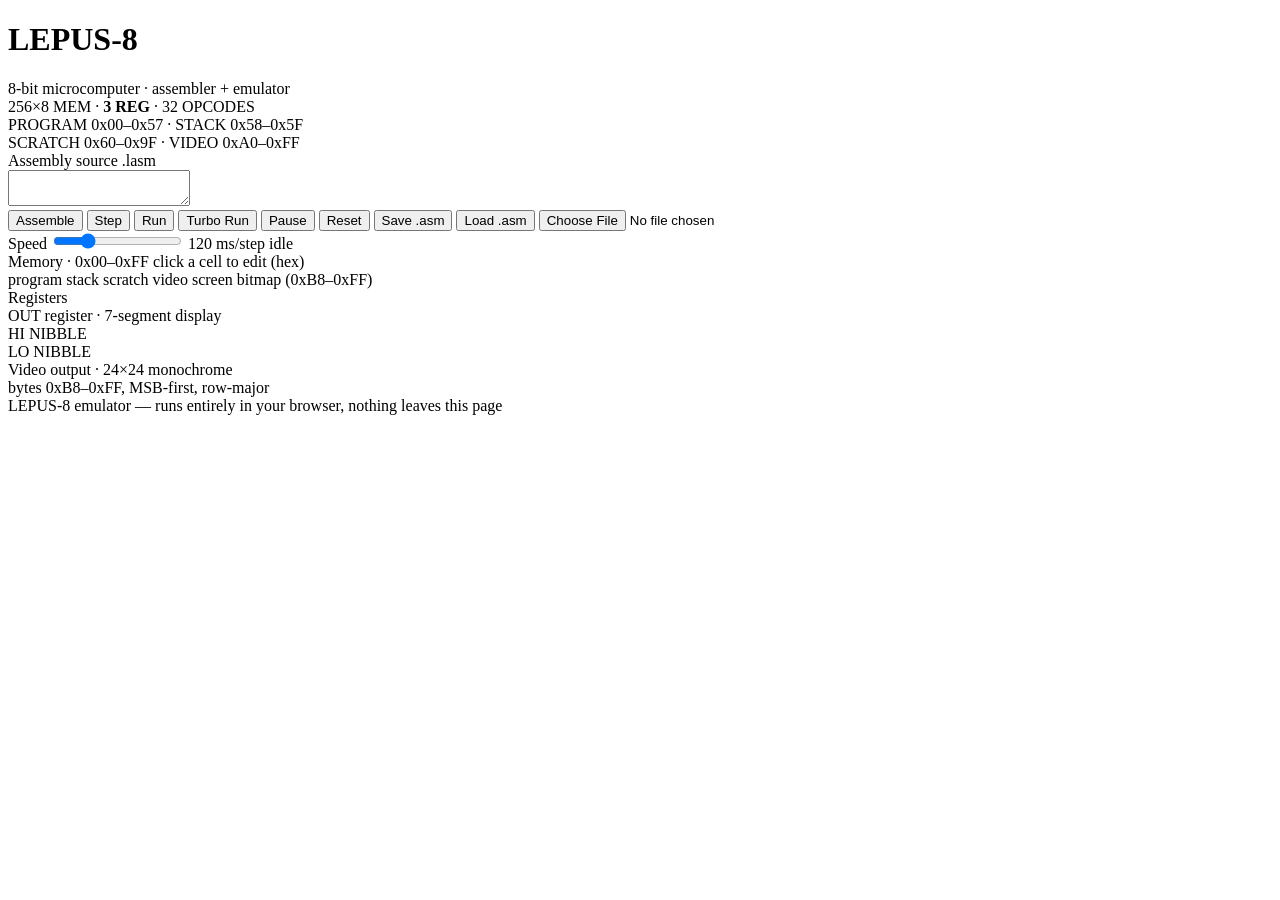
==== index.html @ 722e01c4 "Initial Commit" ====
<!DOCTYPE html>
<html lang="en">
<head>
<meta charset="UTF-8">
<title>LEPUS-8 &mdash; 8-bit Microcomputer Emulator</title>
<meta name="viewport" content="width=device-width, initial-scale=1.0">
<link rel="preconnect" href="https://fonts.googleapis.com">
<link href="https://fonts.googleapis.com/css2?family=Space+Mono:wght@400;700&family=Press+Start+2P&display=swap" rel="stylesheet">
<link rel="stylesheet" href="style.css">
</head>
<body>
<div class="pcb">
  <div class="screw tl"></div><div class="screw tr"></div><div class="screw bl"></div><div class="screw br"></div>

  <header>
    <div>
      <h1>LEPUS&#8209;8</h1>
      <div class="sub">8&#8209;bit microcomputer &middot; assembler + emulator</div>
    </div>
    <div class="chip-id">
      256&times;8 MEM &middot; <b>3 REG</b> &middot; 32 OPCODES<br>
      PROGRAM 0x00&ndash;0x57 &middot; STACK 0x58&ndash;0x5F<br>
      SCRATCH 0x60&ndash;0x9F &middot; VIDEO 0xA0&ndash;0xFF
    </div>
  </header>

  <div class="layout">
    <div>
      <div class="panel">
        <div class="label">Assembly source <span class="hint">.lasm</span></div>
        <textarea id="editor" spellcheck="false"></textarea>
        <div class="toolbar">
          <button class="primary" id="btnAssemble">Assemble</button>
          <button id="btnStep">Step</button>
          <button id="btnRun">Run</button>
          <button id="btnTurbo">Turbo Run</button>
          <button id="btnPause">Pause</button>
          <button class="danger" id="btnReset">Reset</button>
          <button id="btnSave">Save .asm</button>
          <button id="btnLoad">Load .asm</button>
          <input type="file" id="fileInput" accept=".asm,.lasm,.txt">
        </div>
        <div class="speedrow">
          <span>Speed</span>
          <input type="range" id="speed" min="1" max="500" value="120">
          <span id="speedLabel">120 ms/step</span>
          <span class="status-led" id="statusLed"><span class="dot"></span><span id="statusText">idle</span></span>
        </div>
        <div id="log"></div>
      </div>

      <div class="panel">
        <div class="label">Memory &middot; 0x00&ndash;0xFF <span class="hint">click a cell to edit (hex)</span></div>
        <div class="mem-legend">
          <span><i class="swatch sw-prog"></i>program</span>
          <span><i class="swatch sw-stack"></i>stack</span>
          <span><i class="swatch sw-misc"></i>scratch</span>
          <span><i class="swatch sw-vid"></i>video</span>
          <span><i class="swatch sw-scr"></i>screen bitmap (0xB8&ndash;0xFF)</span>
        </div>
        <div id="memgrid"></div>
      </div>
    </div>

    <div>
      <div class="panel">
        <div class="label">Registers</div>
        <div class="regs" id="regGrid"></div>
        <div class="flags" id="flagsGrid"></div>
      </div>

      <div class="panel">
        <div class="label">OUT register &middot; 7&#8209;segment display</div>
        <div class="sevseg-wrap">
          <div>
            <div class="digit" id="digitHi"></div>
            <div class="sevseg-label">HI NIBBLE</div>
          </div>
          <div>
            <div class="digit" id="digitLo"></div>
            <div class="sevseg-label">LO NIBBLE</div>
          </div>
        </div>
      </div>

      <div class="panel">
        <div class="label">Video output &middot; 24&times;24 monochrome</div>
        <div class="screen-wrap">
          <div id="screen"></div>
          <div class="screen-caption">bytes 0xB8&ndash;0xFF, MSB&#8209;first, row&#8209;major</div>
        </div>
      </div>
    </div>
  </div>
  <footer>LEPUS&#8209;8 emulator &mdash; runs entirely in your browser, nothing leaves this page</footer>
</div>

<script src="engine.js"></script>
<script src="ui.js"></script>
<script src="main.js"></script>
</body>
</html>
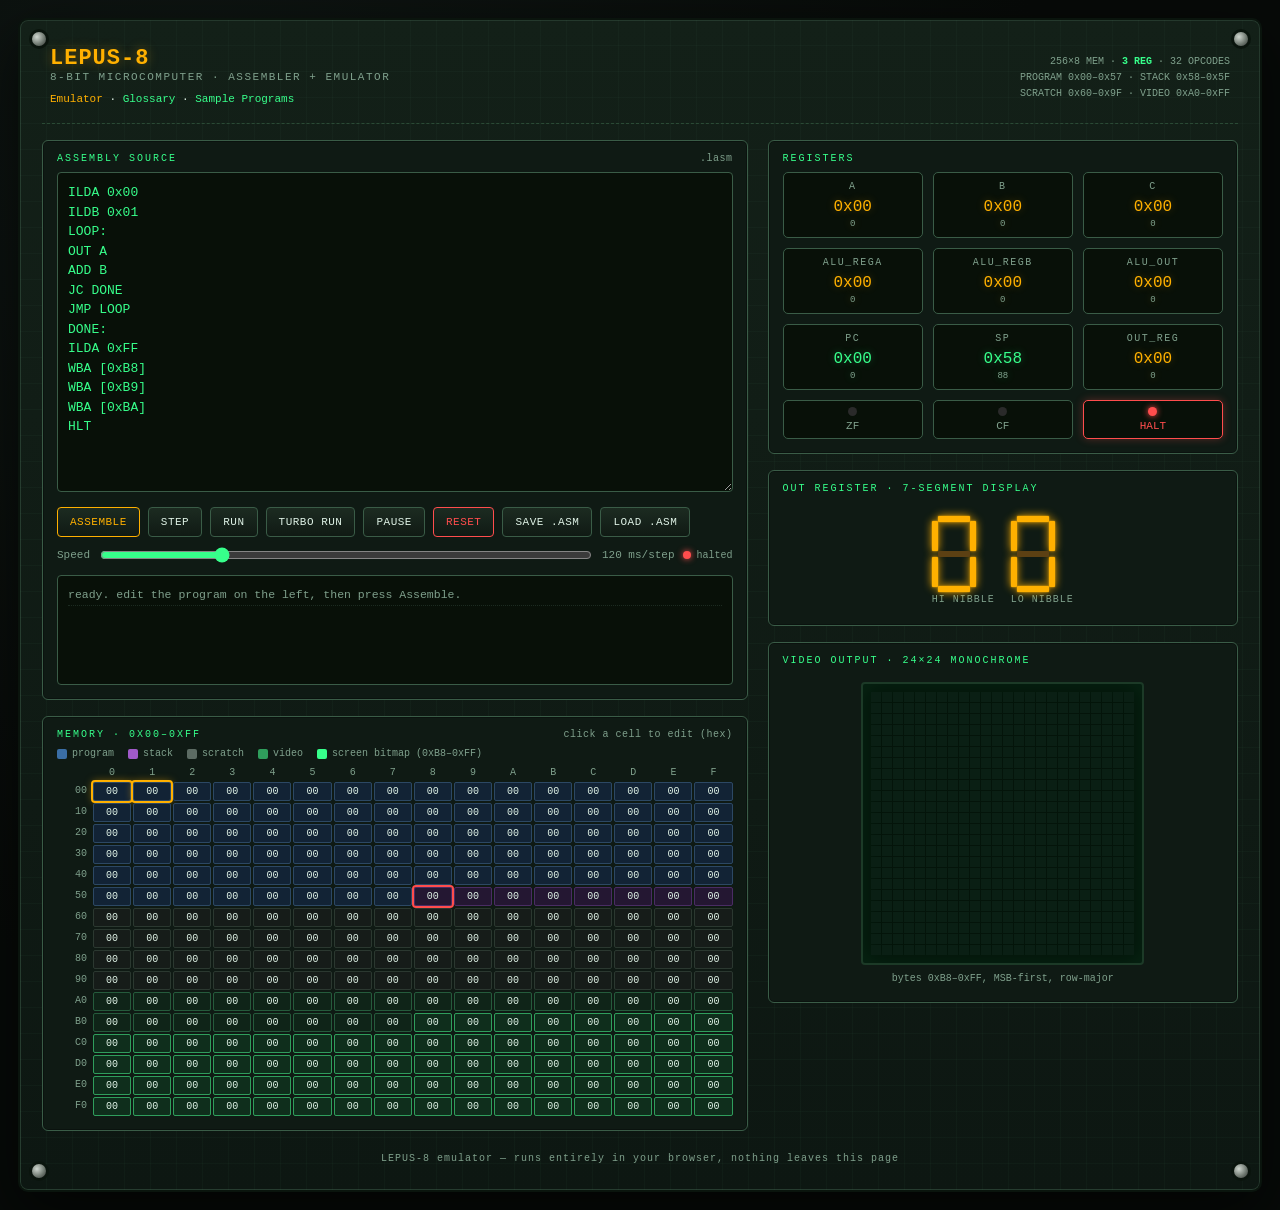
==== commit 66451fe7: "updated version" ====
--- a/index.html
+++ b/index.html
@@ -2,7 +2,7 @@
 <html lang="en">
 <head>
 <meta charset="UTF-8">
-<title>LEPUS-8 &mdash; 8-bit Microcomputer Emulator</title>
+<title>LEPUS Emulator</title>
 <meta name="viewport" content="width=device-width, initial-scale=1.0">
 <link rel="preconnect" href="https://fonts.googleapis.com">
 <link href="https://fonts.googleapis.com/css2?family=Space+Mono:wght@400;700&family=Press+Start+2P&display=swap" rel="stylesheet">
@@ -16,6 +16,11 @@
     <div>
       <h1>LEPUS&#8209;8</h1>
       <div class="sub">8&#8209;bit microcomputer &middot; assembler + emulator</div>
+      <div style="margin-top: 10px; font-size: 11px;">
+        <a href="index.html" style="color: var(--amber); text-decoration: none;">Emulator</a> &middot; 
+        <a href="glossary.html" style="color: var(--green); text-decoration: none;">Glossary</a> &middot; 
+        <a href="samples.html" style="color: var(--green); text-decoration: none;">Sample Programs</a>
+      </div>
     </div>
     <div class="chip-id">
       256&times;8 MEM &middot; <b>3 REG</b> &middot; 32 OPCODES<br>
--- a/style.css
+++ b/style.css
@@ -0,0 +1,201 @@
+:root{
+  --board:#132018;
+  --board2:#0d1712;
+  --copper:#2a4a35;
+  --silk:#cfe8d6;
+  --amber:#ffb000;
+  --amber-dim:#5c4013;
+  --green:#37ff8b;
+  --green-dim:#123322;
+  --red:#ff4d4d;
+  --panel:#0f1a14;
+  --panel-edge:#3a5c47;
+  --ink:#dff2e6;
+  --muted:#7fa08c;
+  --mono:'Space Mono', 'Courier New', monospace;
+  --disp:'Press Start 2P', var(--mono);
+}
+*{box-sizing:border-box;}
+html,body{margin:0;padding:0;background:#070a08;color:var(--ink);font-family:var(--mono);}
+body{
+  min-height:100vh;
+  padding:18px;
+  background:
+    radial-gradient(circle at 15% 10%, #0e1512 0%, #070a08 55%),
+    repeating-linear-gradient(0deg, rgba(255,255,255,0.015) 0 1px, transparent 1px 3px);
+}
+.pcb{
+  max-width:1400px;
+  margin:0 auto;
+  background:linear-gradient(180deg,var(--board) 0%,var(--board2) 100%);
+  border:2px solid #0a140d;
+  border-radius:10px;
+  box-shadow:0 0 0 1px #24382c inset, 0 20px 60px rgba(0,0,0,0.6);
+  padding:20px 22px 26px;
+  position:relative;
+  overflow:hidden;
+}
+.pcb::before{
+  content:"";
+  position:absolute; inset:0;
+  background-image:
+    linear-gradient(90deg, rgba(80,140,105,0.05) 1px, transparent 1px),
+    linear-gradient(0deg, rgba(80,140,105,0.05) 1px, transparent 1px);
+  background-size:26px 26px;
+  pointer-events:none;
+}
+.screw{
+  position:absolute; width:14px;height:14px;border-radius:50%;
+  background:radial-gradient(circle at 35% 35%, #cfd6cf, #6b746c 60%, #333 100%);
+  box-shadow:0 0 0 3px #0a140d;
+}
+.screw.tl{top:12px;left:12px;} .screw.tr{top:12px;right:12px;}
+.screw.bl{bottom:12px;left:12px;} .screw.br{bottom:12px;right:12px;}
+
+header{
+  display:flex; align-items:baseline; justify-content:space-between;
+  padding:6px 8px 18px; border-bottom:1px dashed var(--copper);
+  margin-bottom:16px; position:relative; z-index:1;
+}
+header h1{
+  font-family:var(--disp); font-size:22px; color:var(--amber);
+  letter-spacing:1px; margin:0; text-shadow:0 0 12px rgba(255,176,0,0.35);
+}
+header .sub{color:var(--muted); font-size:11px; letter-spacing:1.5px; text-transform:uppercase;}
+header .chip-id{font-size:10px;color:var(--muted); text-align:right; line-height:1.6;}
+header .chip-id b{color:var(--green);}
+
+.layout{
+  display:grid;
+  grid-template-columns: 1.35fr 0.9fr;
+  gap:20px;
+  position:relative; z-index:1;
+}
+@media (max-width: 980px){ .layout{grid-template-columns:1fr;} }
+
+.panel{
+  background:var(--panel);
+  border:1px solid var(--panel-edge);
+  border-radius:6px;
+  padding:12px 14px 14px;
+  margin-bottom:16px;
+  box-shadow:0 0 0 1px rgba(0,0,0,0.3) inset;
+}
+.panel > .label{
+  font-size:10px; letter-spacing:2px; text-transform:uppercase; color:var(--green);
+  margin-bottom:8px; display:flex; justify-content:space-between; align-items:center;
+}
+.panel > .label .hint{color:var(--muted); letter-spacing:0.5px; text-transform:none; font-size:10px;}
+
+textarea#editor{
+  width:100%; height:320px; resize:vertical;
+  background:#081008; color:var(--green);
+  border:1px solid var(--panel-edge); border-radius:4px;
+  font-family:var(--mono); font-size:13px; line-height:1.5;
+  padding:10px; tab-size:4;
+}
+textarea#editor:focus{outline:1px solid var(--green); }
+
+.toolbar{display:flex; flex-wrap:wrap; gap:8px; margin:10px 0 4px;}
+button{
+  font-family:var(--mono); font-size:11px; letter-spacing:0.5px; text-transform:uppercase;
+  background:linear-gradient(180deg,#1c2b21,#101a14);
+  color:var(--ink); border:1px solid var(--panel-edge);
+  padding:8px 12px; border-radius:4px; cursor:pointer;
+  transition:transform .05s ease, box-shadow .15s ease;
+}
+button:hover{border-color:var(--green); box-shadow:0 0 10px rgba(55,255,139,0.15);}
+button:active{transform:translateY(1px);}
+button:disabled{opacity:0.35; cursor:not-allowed;}
+button.primary{border-color:var(--amber); color:var(--amber);}
+button.primary:hover{box-shadow:0 0 10px rgba(255,176,0,0.25);}
+button.danger{border-color:var(--red); color:var(--red);}
+input[type=file]{display:none;}
+
+.speedrow{display:flex; align-items:center; gap:8px; margin-top:8px; font-size:11px; color:var(--muted);}
+.speedrow input[type=range]{accent-color:var(--green); flex:1;}
+
+#log{
+  height:110px; overflow-y:auto; background:#081008; border:1px solid var(--panel-edge);
+  border-radius:4px; padding:8px 10px; font-size:11.5px; line-height:1.5; margin-top:10px;
+}
+#log .err{color:var(--red);}
+#log .ok{color:var(--green);}
+#log .info{color:var(--muted);}
+#log div{border-bottom:1px dotted #1c2b21; padding:2px 0;}
+
+.mem-legend{display:flex; gap:14px; font-size:10px; color:var(--muted); margin:8px 0 6px; flex-wrap:wrap;}
+.mem-legend span{display:inline-flex; align-items:center; gap:5px;}
+.swatch{width:10px;height:10px;border-radius:2px; display:inline-block;}
+.sw-prog{background:#3a6ea5;} .sw-stack{background:#a05ac9;} .sw-misc{background:#5c6b63;} .sw-vid{background:#2f9e5c;} .sw-scr{background:#37ff8b;}
+
+#memgrid{
+  display:grid; grid-template-columns:34px repeat(16, 1fr); gap:2px;
+  font-size:10px;
+}
+#memgrid .hdr{color:var(--muted); text-align:center; padding:2px 0;}
+#memgrid .rowhdr{color:var(--muted); text-align:right; padding:3px 4px 0 0;}
+.cell{
+  background:#0c1710; border:1px solid #1c2b21; border-radius:2px;
+  text-align:center; padding:3px 0; color:var(--ink); cursor:text; user-select:text;
+  min-width:0;
+}
+.cell.prog{background:#122335; border-color:#2c4864;}
+.cell.stack{background:#241732; border-color:#4a2c64;}
+.cell.misc{background:#161c19; border-color:#2b3830;}
+.cell.video{background:#0f2418; border-color:#255b3c;}
+.cell.screen{background:#0f2e1c; border-color:#2f9e5c;}
+.cell.pc{outline:2px solid var(--amber); box-shadow:0 0 8px rgba(255,176,0,0.6);}
+.cell.sp{outline:2px solid var(--red);}
+.cell[contenteditable=true]:focus{outline:1px solid var(--green); background:#12271a;}
+
+.regs{display:grid; grid-template-columns:repeat(3, 1fr); gap:10px;}
+.reg-box{
+  background:#081008; border:1px solid var(--panel-edge); border-radius:5px;
+  padding:8px 10px; text-align:center;
+}
+.reg-box .name{font-size:10px; letter-spacing:1.5px; color:var(--muted);}
+.reg-box .val{font-family:var(--disp); font-size:16px; color:var(--amber); margin-top:6px; text-shadow:0 0 8px rgba(255,176,0,0.3);}
+.reg-box .val small{font-family:var(--mono); font-size:9px; color:var(--muted); display:block; margin-top:3px;}
+.reg-box.pc .val, .reg-box.sp .val{color:var(--green); text-shadow:0 0 8px rgba(55,255,139,0.3);}
+
+.flags{display:flex; gap:10px; margin-top:10px;}
+.flag{
+  flex:1; text-align:center; background:#081008; border:1px solid var(--panel-edge);
+  border-radius:5px; padding:6px; font-size:11px; color:var(--muted);
+}
+.flag.on{border-color:var(--red); color:var(--red); box-shadow:0 0 8px rgba(255,77,77,0.3);}
+.flag .dot{display:block; margin:0 auto 4px; width:9px;height:9px;border-radius:50%; background:#2a2a2a;}
+.flag.on .dot{background:var(--red); box-shadow:0 0 6px var(--red);}
+.status-led{display:flex;align-items:center;gap:6px;font-size:10px;color:var(--muted);}
+.status-led .dot{width:8px;height:8px;border-radius:50%;background:#2a2a2a;}
+.status-led.run .dot{background:var(--green); box-shadow:0 0 6px var(--green);}
+.status-led.halt .dot{background:var(--red); box-shadow:0 0 6px var(--red);}
+
+.sevseg-wrap{display:flex; gap:16px; justify-content:center; align-items:center; padding:14px 0 6px;}
+.digit{position:relative; width:44px; height:76px;}
+.seg{position:absolute; background:var(--amber-dim); border-radius:1px; transition:background .08s, box-shadow .08s;}
+.seg.on{background:var(--amber); box-shadow:0 0 9px var(--amber), 0 0 2px var(--amber);}
+.seg.a{top:0; left:6px; width:32px; height:6px;}
+.seg.b{top:5px; right:0; width:6px; height:30px;}
+.seg.c{bottom:5px; right:0; width:6px; height:30px;}
+.seg.d{bottom:0; left:6px; width:32px; height:6px;}
+.seg.e{bottom:5px; left:0; width:6px; height:30px;}
+.seg.f{top:5px; left:0; width:6px; height:30px;}
+.seg.g{top:35px; left:6px; width:32px; height:6px;}
+.sevseg-label{text-align:center; font-size:10px; color:var(--muted); margin-top:2px; letter-spacing:1px;}
+
+.screen-wrap{display:flex; flex-direction:column; align-items:center; padding:8px 0 4px;}
+#screen{
+  display:grid; grid-template-columns:repeat(24, 10px); grid-template-rows:repeat(24, 10px);
+  gap:1px; background:#04140a; padding:8px; border:2px solid #1c3a27; border-radius:4px;
+  box-shadow:0 0 24px rgba(55,255,139,0.08) inset;
+}
+.px{width:10px; height:10px; background:#0a1f14;}
+.px.on{background:var(--green); box-shadow:0 0 4px var(--green);}
+.screen-caption{font-size:10px; color:var(--muted); margin-top:8px; text-align:center;}
+
+footer{margin-top:6px; text-align:center; font-size:10px; color:var(--muted); letter-spacing:1px;}
+::-webkit-scrollbar{width:8px; height:8px;}
+::-webkit-scrollbar-thumb{background:#24382c; border-radius:4px;}
+::-webkit-scrollbar-track{background:#0d1712;}
